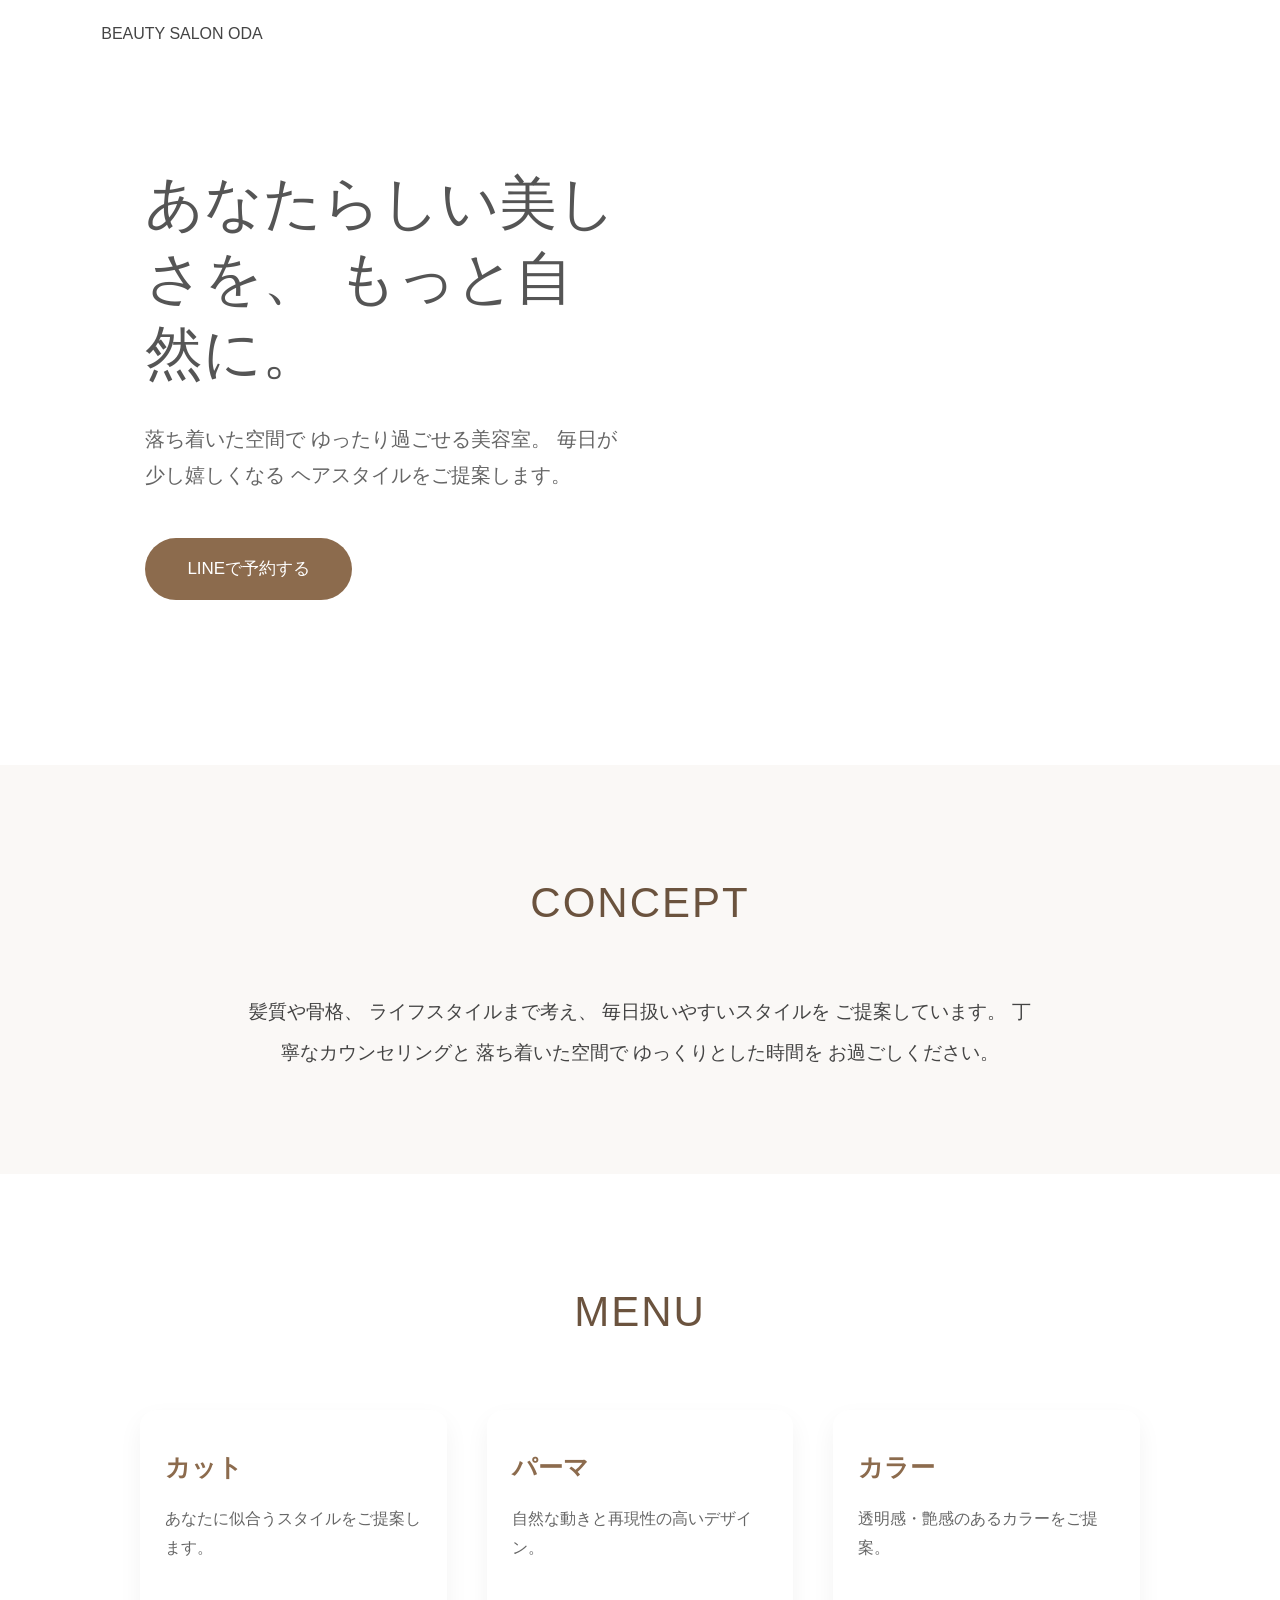
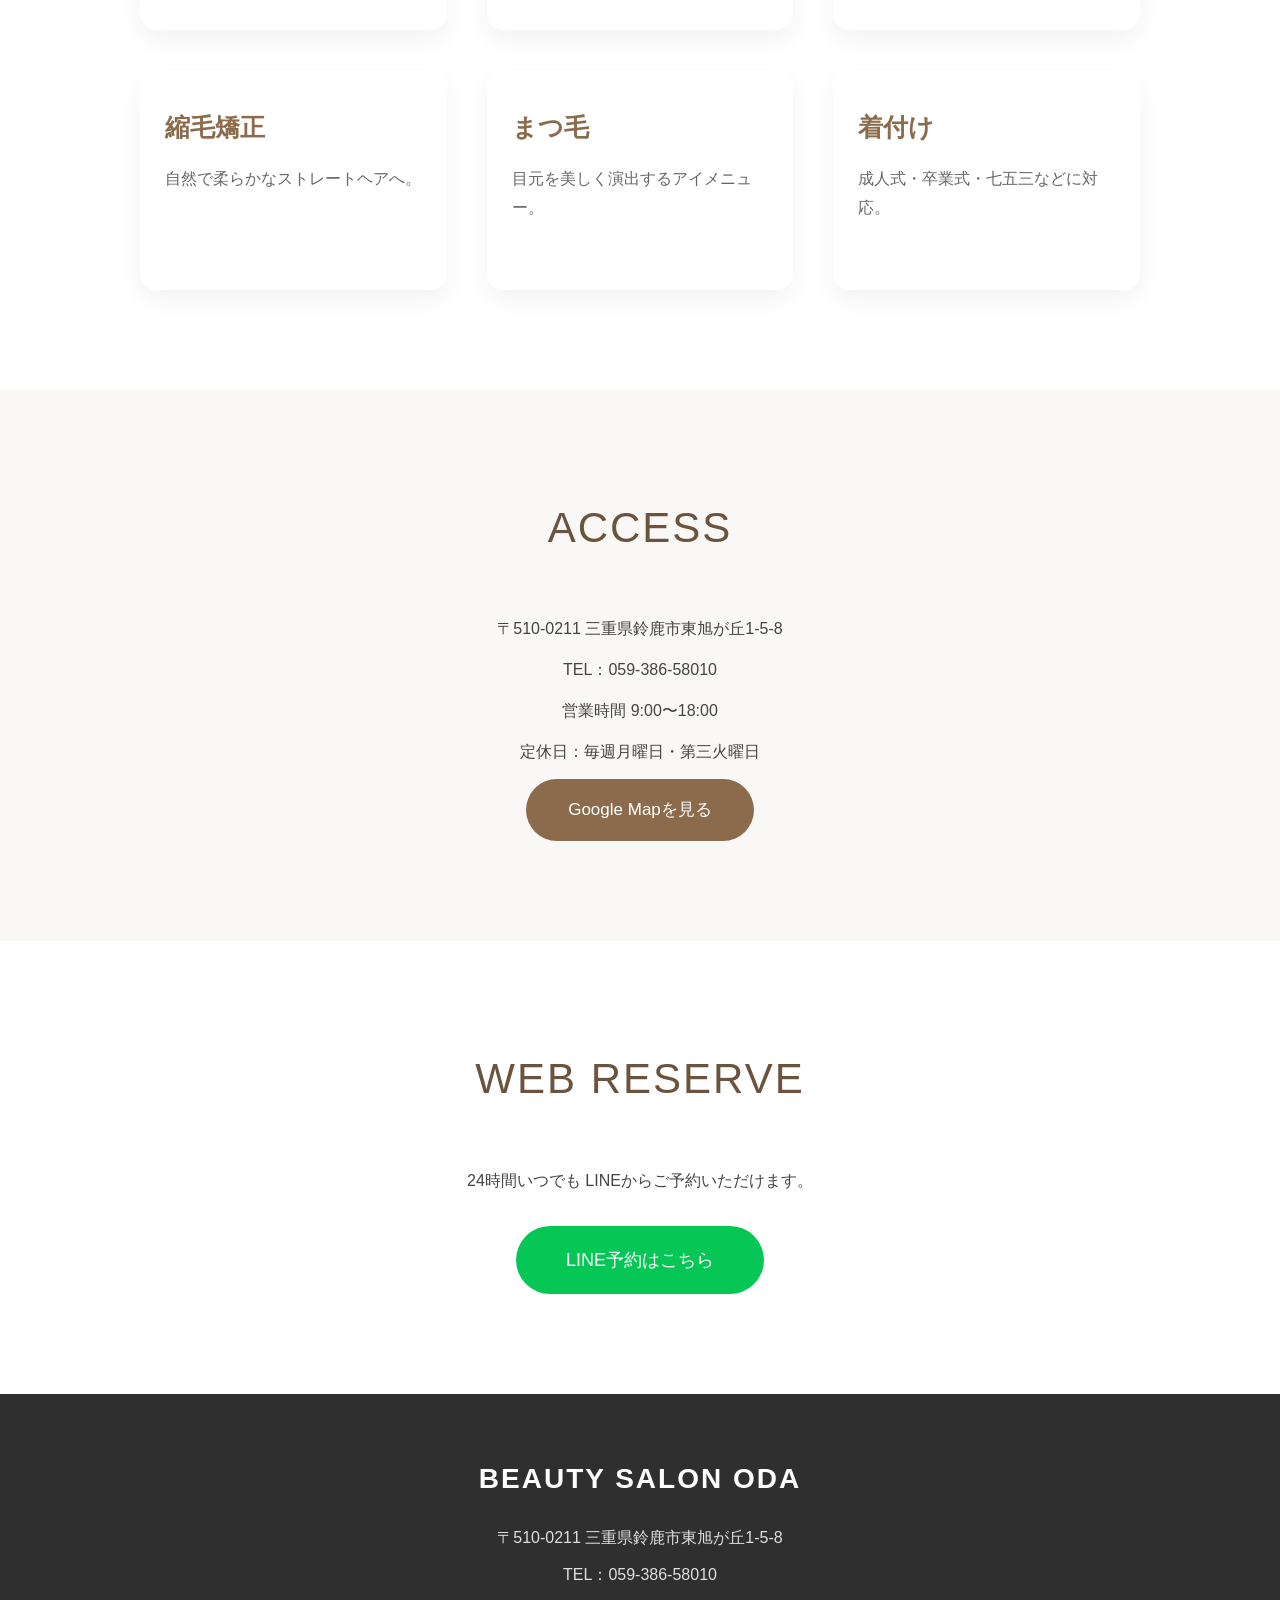
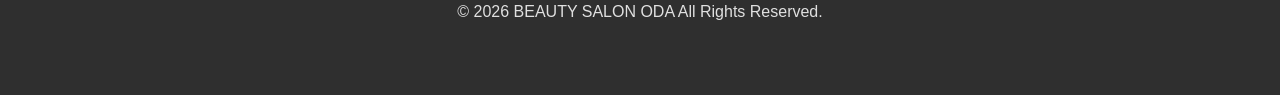
==== index.html @ f3084165 "Add files via upload" ====
<!DOCTYPE html>
<html lang="ja">

<head>

    <meta charset="UTF-8">
    <meta name="viewport" content="width=device-width, initial-scale=1.0">

    <title>BEAUTY SALON ODA｜鈴鹿市の美容室・髪質改善・カラー・カット</title>

    <meta name="description"
        content="鈴鹿市の美容室BEAUTY SALON ODA。カット・カラー・パーマ・髪質改善まで、一人ひとりに合わせた丁寧な施術をご提供します。">

    <meta name="keywords"
        content="鈴鹿市,美容室,髪質改善,カラー,カット,パーマ,BEAUTY SALON ODA">

    <meta name="robots" content="index,follow">

    <meta property="og:title" content="BEAUTY SALON ODA">
    <meta property="og:description"
        content="鈴鹿市の美容室BEAUTY SALON ODA。落ち着いた空間で理想のヘアスタイルをご提案します。">
    <meta property="og:type" content="website">

    <link rel="stylesheet" href="style.css">

</head>

<body>

<header>

    <div class="logo">

        BEAUTY SALON ODA

    </div>

    <nav>

        <ul>

            <li><a href="#">HOME</a></li>

            <li><a href="#concept">CONCEPT</a></li>

            <li><a href="#menu">MENU</a></li>

            <li><a href="#access">ACCESS</a></li>

            <li><a href="#">LINE予約</a></li>

        </ul>

    </nav>

</header>



<main>

<section class="hero">

<img
src="top/images/top1.png"
alt="BEAUTY SALON ODA 店内"
class="hero-image">


<div class="hero-text">

<h1>

あなたらしい美しさを、
もっと自然に。

</h1>

<p>

落ち着いた空間で

ゆったり過ごせる美容室。

毎日が少し嬉しくなる

ヘアスタイルをご提案します。

</p>

<a href="#" class="btn">

LINEで予約する

</a>

</div>

</section>



<section id="concept" class="concept">

<div class="container">

<h2>

CONCEPT

</h2>

<p>

髪質や骨格、

ライフスタイルまで考え、

毎日扱いやすいスタイルを

ご提案しています。

丁寧なカウンセリングと

落ち着いた空間で

ゆっくりとした時間を

お過ごしください。

</p>

</div>

</section>



<section id="menu" class="menu">

<div class="container">

<h2>

MENU

</h2>

<div class="menu-grid">

    <div class="menu-box">
        <h3>カット</h3>
        <p>あなたに似合うスタイルをご提案します。</p>
    </div>

    <div class="menu-box">
        <h3>パーマ</h3>
        <p>自然な動きと再現性の高いデザイン。</p>
    </div>

    <div class="menu-box">
        <h3>カラー</h3>
        <p>透明感・艶感のあるカラーをご提案。</p>
    </div>

    <div class="menu-box">
        <h3>縮毛矯正</h3>
        <p>自然で柔らかなストレートヘアへ。</p>
    </div>

    <div class="menu-box">
        <h3>まつ毛</h3>
        <p>目元を美しく演出するアイメニュー。</p>
    </div>

    <div class="menu-box">
        <h3>着付け</h3>
        <p>成人式・卒業式・七五三などに対応。</p>
    </div>

</div>
</div>

</section>



<section id="access" class="access">

<div class="container">

<h2>

ACCESS

</h2>

<p>

〒510-0211

三重県鈴鹿市東旭が丘1-5-8

</p>

<p>

TEL：059-386-58010

</p>

<p>

営業時間

9:00〜18:00

</p>

<p>

定休日：毎週月曜日・第三火曜日

</p>

<a href="#" class="btn">

Google Mapを見る

</a>

</div>

</section>



<section class="reserve">

<div class="container">

<h2>

WEB RESERVE

</h2>

<p>

24時間いつでも

LINEからご予約いただけます。

</p>

<a href="#" class="reserve-btn">

LINE予約はこちら

</a>

</div>

</section>

</main>



<footer>

<div class="footer-inner">

<h3>

BEAUTY SALON ODA

</h3>

<p>

〒510-0211

三重県鈴鹿市東旭が丘1-5-8

</p>

<p>

TEL：059-386-58010

</p>

<p>

© 2026 BEAUTY SALON ODA All Rights Reserved.

</p>

</div>

</footer>

<script>

window.addEventListener("scroll", function(){

    const header = document.querySelector("header");

    if(window.scrollY > 80){

        header.classList.add("scrolled");

    }else{

        header.classList.remove("scrolled");

    }

});

</script>

</body>

</body>

</html>
---- style.css ----
/* ===========================
   Reset
=========================== */

*{
    margin:0;
    padding:0;
    box-sizing:border-box;
}

html{
    scroll-behavior:smooth;
}

body{
    font-family:
    "Yu Gothic",
    "Hiragino Kaku Gothic ProN",
    sans-serif;

    color:#444;
    background:#ffffff;
    line-height:1.8;
}

img{
    max-width:100%;
    display:block;
}

a{
    text-decoration:none;
}

ul{
    list-style:none;
}

/* ===========================
   Header
=========================== */

header{

    position:fixed;

    top:0;
    left:50%;

    transform:translateX(-50%);

    width:min(92%,1300px);

    display:flex;
    justify-content:space-between;
    align-items:center;

    padding:20px 50px;

    background:transparent;

    transition:
        background .4s ease,
        box-shadow .4s ease,
        padding .4s ease;

    z-index:999;

}

header.scrolled{

    background:rgba(255,255,255,.96);

    backdrop-filter:blur(12px);
    -webkit-backdrop-filter:blur(12px);

    box-shadow:0 5px 20px rgba(0,0,0,.08);

    padding:16px 50px;

}

/* ===========================
   Logo
=========================== */

header.scrolled .logo{

    font-size:32px;
    font-weight:700;
    letter-spacing:4px;
    color:#6b533e;
    transition:.3s;

}

/* ===========================
   Navigation
=========================== */

nav ul{

    display:flex;
    align-items:center;
    gap:35px;

}

nav a{

    color:#ffffff;

    font-size:15px;

    transition:.3s;

}

nav a:hover{

    opacity:.7;

}

header.scrolled nav a{

    color:#555;

}

/* ===========================
   Responsive
=========================== */

@media(max-width:900px){

header{

    top:10px;

    width:95%;

    padding:15px 20px;

    flex-direction:column;

}

header.scrolled{

    padding:12px 20px;

}

.logo{

    font-size:26px;

}

nav{

    margin-top:15px;

    width:100%;

}

nav ul{

    justify-content:center;

    flex-wrap:wrap;

    gap:15px;

}

nav a{

    font-size:14px;

}

}
header.scrolled nav a{

    color:#555;

}

nav a:hover{

    color:#b68b63;

}

/* ===========================
   Hero
=========================== */

.hero{

    position:relative;

    width:min(92%,1300px);

    height:85vh;

    margin:0 auto;

    overflow:hidden;

}

.hero-image{

    position:absolute;

    top:0;
    left:0;

    width:100%;
    height:100%;

    object-fit:cover;

    transform:scale(1);

    animation:heroZoom 15s linear forwards;

    transform-origin:center center;

}

.hero-text{

    position:absolute;

    top:50%;
    left:8%;

    transform:translateY(-50%);

    max-width:480px;

    z-index:2;

}

.hero h1{

    font-size:58px;

    line-height:1.3;

    color:#555;

    font-weight:300;

    margin-bottom:30px;

}

.hero p{

    font-size:20px;

    color:#666;

    margin-bottom:45px;

}

.btn{

    display:inline-block;

    padding:16px 42px;

    background:#8c6b4d;

    color:#fff;

    border-radius:40px;

    transition:.3s;

    font-size:17px;

}

.btn:hover{

    background:#6f543d;

    transform:translateY(-2px);

}

@keyframes heroZoom{

    0%{
        transform:scale(1);
    }

    100%{
        transform:scale(1.15);
    }

}

/* ===========================
   Section
=========================== */

.container{

    width:1100px;

    max-width:90%;

    margin:auto;

    padding:100px 0;

}

section h2{

    text-align:center;

    font-size:42px;

    font-weight:300;

    margin-bottom:50px;

    color:#6b533e;

    letter-spacing:2px;

}

.concept{

    background:#faf8f6;

}

.concept p{

    max-width:800px;

    margin:auto;

    text-align:center;

    font-size:19px;

    line-height:2.2;

}

/* ===========================
   MENU
=========================== */

.menu-grid{

    display:grid;

    grid-template-columns:repeat(4,1fr);

    gap:30px;

}

.menu-grid{

    display:grid;

    grid-template-columns:repeat(3, 1fr);

    gap:40px;

    max-width:1000px;

    margin:60px auto 0;

}

.menu-box{

    background:#fff;

    padding:35px 25px;

    min-height:220px;

    border-radius:16px;

    box-shadow:0 10px 25px rgba(0,0,0,.05);

    transition:.3s;

}

.menu-box:hover{

    transform:translateY(-8px);

}

.menu-box h3{

    color:#8c6b4d;

    font-size:25px;

    margin-bottom:15px;

}

.menu-box p{

    color:#666;

}

/* ===========================
   ACCESS
=========================== */

.access{

    background:#faf8f6;

    text-align:center;

}

.access p{

    margin-bottom:12px;

}

/* ===========================
   Reserve
=========================== */

.reserve{

    text-align:center;

}

.reserve-btn{

    display:inline-block;

    margin-top:30px;

    background:#06C755;

    color:#fff;

    padding:18px 50px;

    border-radius:50px;

    font-size:18px;

    transition:.3s;

}

.reserve-btn:hover{

    background:#05b24d;

}

/* ===========================
   Footer
=========================== */

footer{

    background:#2f2f2f;

    color:#fff;

}

.footer-inner{

    width:1100px;

    max-width:90%;

    margin:auto;

    padding:60px 0;

    text-align:center;

}

.footer-inner h3{

    margin-bottom:20px;

    font-size:28px;

    letter-spacing:2px;

}

.footer-inner p{

    opacity:.85;

    margin-bottom:8px;

}

/* ===========================
   Responsive
=========================== */

@media(max-width:900px){

header{

    padding:15px 20px;

    flex-direction:column;

}

nav{

    margin-top:15px;

}

nav ul{

    gap:18px;

    flex-wrap:wrap;

    justify-content:center;

}

.hero{

    height:90vh;

}

.hero-image{

    object-position:right center;

}

.hero-text{

    left:30px;
    right:30px;

    max-width:none;

}

.hero h1{

    font-size:36px;

}

.hero p{

    font-size:17px;

}

.menu-grid{

    grid-template-columns:1fr;

}

.container{

    padding:70px 0;

}

section h2{

    font-size:32px;

}

}
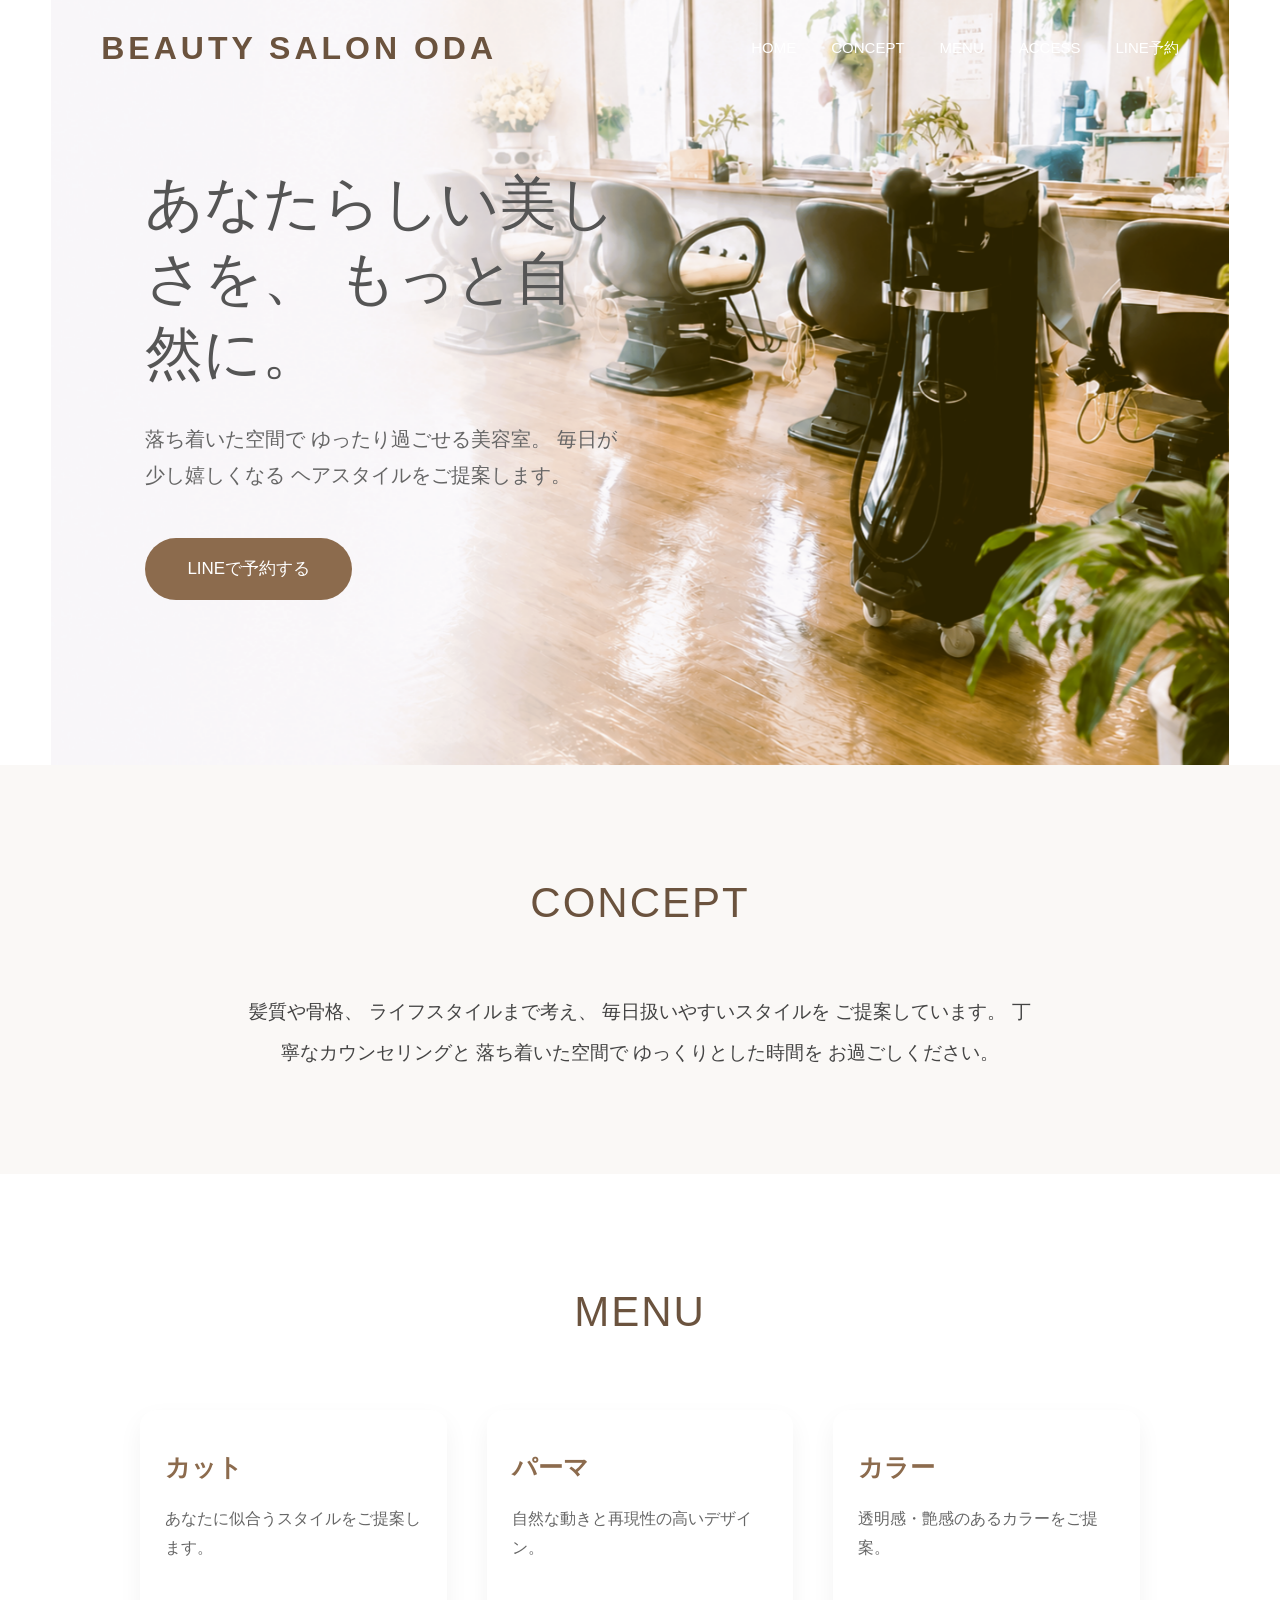
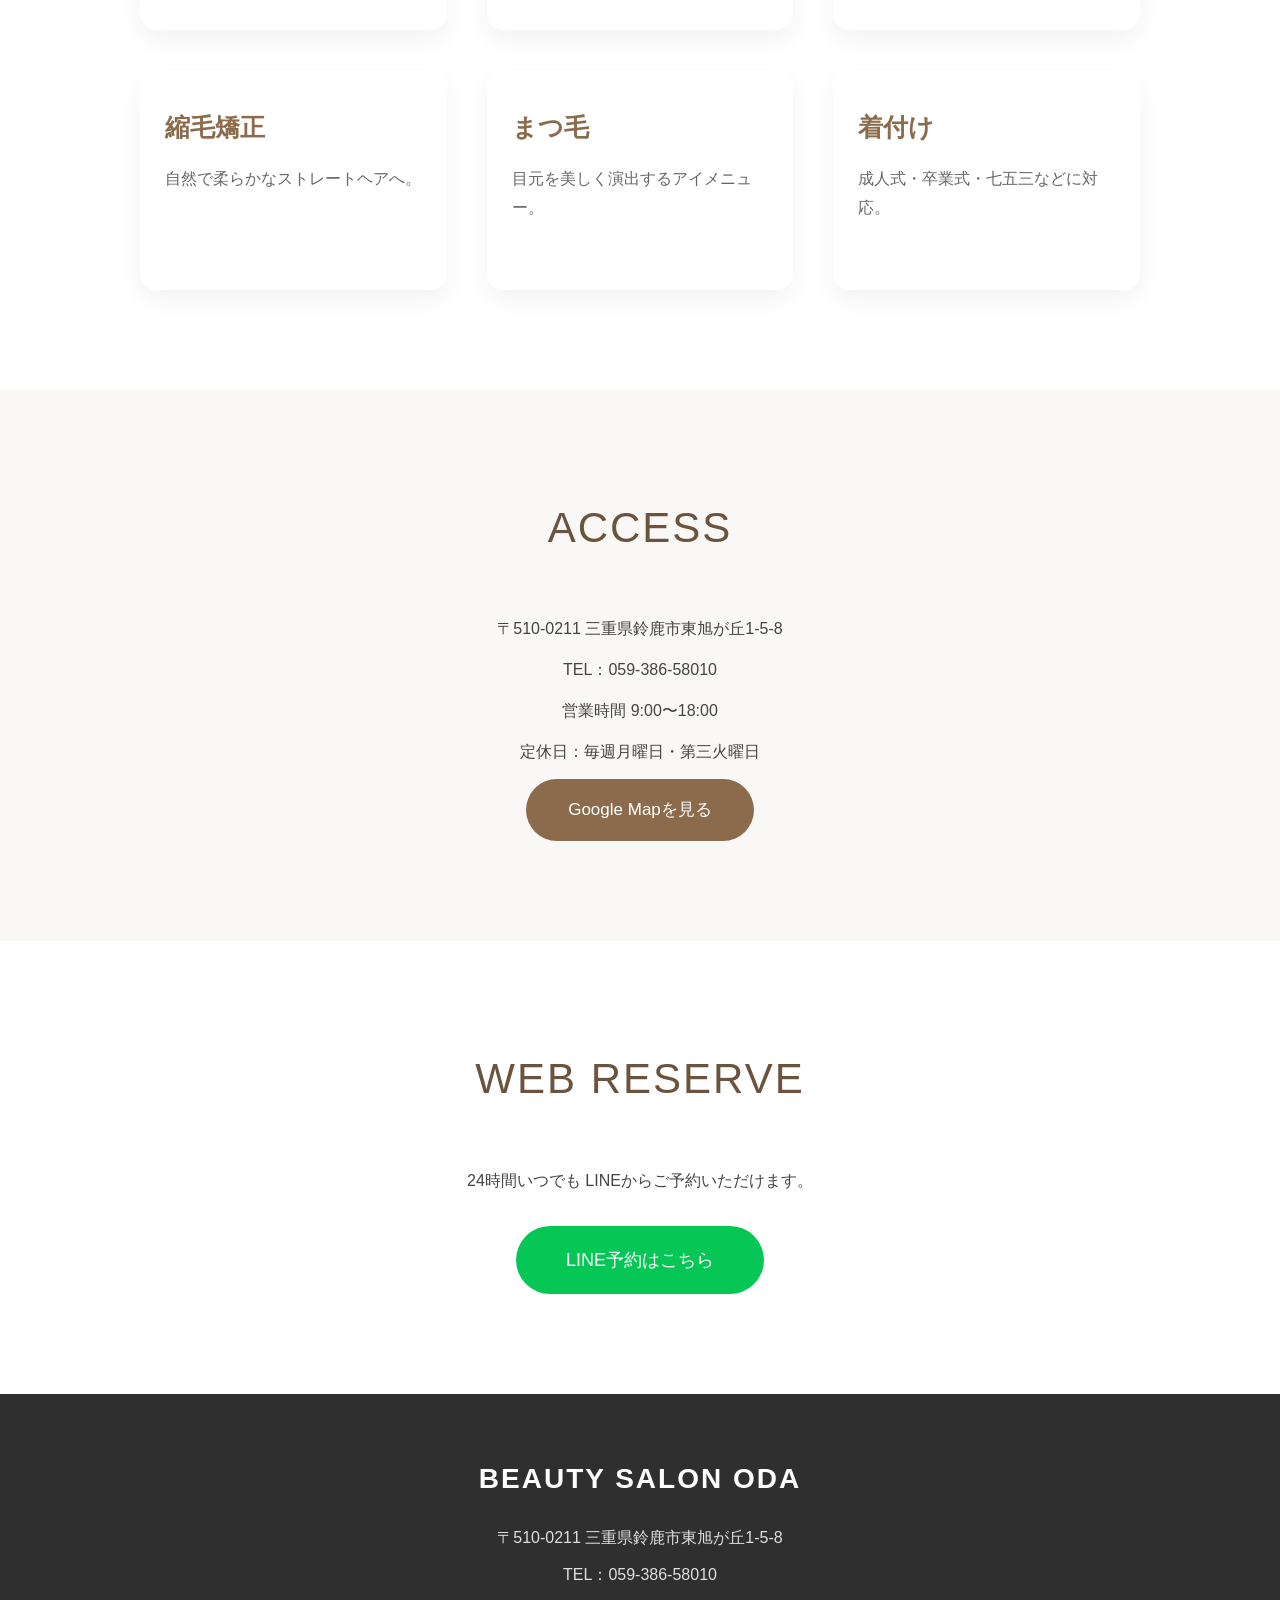
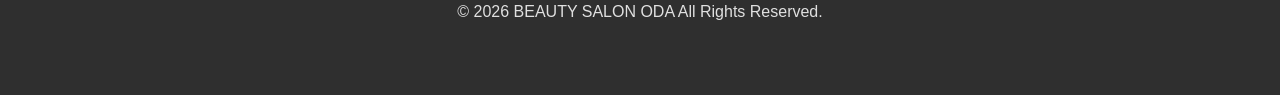
==== commit 973377fb: "Add files via upload" ====
--- a/index.html
+++ b/index.html
@@ -20,7 +20,11 @@
     <meta property="og:description"
         content="鈴鹿市の美容室BEAUTY SALON ODA。落ち着いた空間で理想のヘアスタイルをご提案します。">
     <meta property="og:type" content="website">
-
+    <meta name="viewport" content="width=device-width, initial-scale=1.0">
+
+    <link rel="preconnect" href="https://fonts.googleapis.com">
+    <link rel="preconnect" href="https://fonts.gstatic.com" crossorigin>
+    <link href="https://fonts.googleapis.com/css2?family=Cormorant+Garamond:wght@300;400;500&display=swap" rel="stylesheet">
     <link rel="stylesheet" href="style.css">
 
 </head>
@@ -62,7 +66,7 @@
 <section class="hero">
 
 <img
-src="top/images/top1.png"
+src="top1.png"
 alt="BEAUTY SALON ODA 店内"
 class="hero-image">
 
@@ -148,20 +152,26 @@
 
 <div class="menu-grid">
 
+<a href="https://choco69papa.github.io/top/menu/cut.html" class="menu-box-link">
     <div class="menu-box">
         <h3>カット</h3>
         <p>あなたに似合うスタイルをご提案します。</p>
     </div>
-
+</a>
+
+<a href="https://choco69papa.github.io/top/menu/perm.html" class="menu-box-link">
     <div class="menu-box">
         <h3>パーマ</h3>
         <p>自然な動きと再現性の高いデザイン。</p>
     </div>
-
+ </a>
+
+<a href="https://choco69papa.github.io/top/menu/color.html" class="menu-box-link">
     <div class="menu-box">
         <h3>カラー</h3>
         <p>透明感・艶感のあるカラーをご提案。</p>
     </div>
+ </a>
 
     <div class="menu-box">
         <h3>縮毛矯正</h3>
--- a/style.css
+++ b/style.css
@@ -2,610 +2,466 @@
    Reset
 =========================== */
 
-*{
-    margin:0;
-    padding:0;
-    box-sizing:border-box;
-}
-
-html{
-    scroll-behavior:smooth;
-}
-
-body{
-    font-family:
-    "Yu Gothic",
-    "Hiragino Kaku Gothic ProN",
-    sans-serif;
-
-    color:#444;
-    background:#ffffff;
-    line-height:1.8;
-}
-
-img{
-    max-width:100%;
-    display:block;
-}
-
-a{
-    text-decoration:none;
-}
-
-ul{
-    list-style:none;
+* {
+  margin: 0;
+  padding: 0;
+  box-sizing: border-box;
+}
+
+html {
+  scroll-behavior: smooth;
+}
+
+body {
+  font-family: "Yu Gothic", "Hiragino Kaku Gothic ProN", sans-serif;
+  color: #444;
+  background: #ffffff;
+  line-height: 1.8;
+}
+
+img {
+  max-width: 100%;
+  display: block;
+}
+
+a {
+  text-decoration: none;
+}
+
+ul {
+  list-style: none;
 }
 
 /* ===========================
    Header
 =========================== */
 
-header{
-
-    position:fixed;
-
-    top:0;
-    left:50%;
-
-    transform:translateX(-50%);
-
-    width:min(92%,1300px);
-
-    display:flex;
-    justify-content:space-between;
-    align-items:center;
-
-    padding:20px 50px;
-
-    background:transparent;
-
-    transition:
-        background .4s ease,
-        box-shadow .4s ease,
-        padding .4s ease;
-
-    z-index:999;
-
-}
-
-header.scrolled{
-
-    background:rgba(255,255,255,.96);
-
-    backdrop-filter:blur(12px);
-    -webkit-backdrop-filter:blur(12px);
-
-    box-shadow:0 5px 20px rgba(0,0,0,.08);
-
-    padding:16px 50px;
-
+header {
+  position: fixed;
+  top: 0;
+  left: 50%;
+  transform: translateX(-50%);
+  width: min(92%, 1300px);
+  display: flex;
+  justify-content: space-between;
+  align-items: center;
+  padding: 20px 50px;
+  background: transparent;
+  transition: background 0.4s ease, box-shadow 0.4s ease, padding 0.4s ease;
+  z-index: 999;
+}
+
+header.scrolled {
+  background: rgba(255, 255, 255, 0.96);
+  backdrop-filter: blur(12px);
+  -webkit-backdrop-filter: blur(12px);
+  box-shadow: 0 5px 20px rgba(0, 0, 0, 0.08);
+  padding: 16px 50px;
 }
 
 /* ===========================
    Logo
 =========================== */
 
-header.scrolled .logo{
-
-    font-size:32px;
-    font-weight:700;
-    letter-spacing:4px;
-    color:#6b533e;
-    transition:.3s;
-
+.logo {
+  font-size: 32px;
+  font-weight: 700;
+  letter-spacing: 4px;
+  color: #6b533e;
+  transition: 0.3s;
+}
+
+header.scrolled .logo {
+  font-size: 32px;
+  font-weight: 700;
+  letter-spacing: 4px;
+  color: #6b533e;
+  transition: 0.3s;
 }
 
 /* ===========================
    Navigation
 =========================== */
 
-nav ul{
-
-    display:flex;
-    align-items:center;
-    gap:35px;
-
-}
-
-nav a{
-
-    color:#ffffff;
-
-    font-size:15px;
-
-    transition:.3s;
-
-}
-
-nav a:hover{
-
-    opacity:.7;
-
-}
-
-header.scrolled nav a{
-
-    color:#555;
-
-}
-
-/* ===========================
-   Responsive
-=========================== */
-
-@media(max-width:900px){
-
-header{
-
-    top:10px;
-
-    width:95%;
-
-    padding:15px 20px;
-
-    flex-direction:column;
-
-}
-
-header.scrolled{
-
-    padding:12px 20px;
-
-}
-
-.logo{
-
-    font-size:26px;
-
-}
-
-nav{
-
-    margin-top:15px;
-
-    width:100%;
-
-}
-
-nav ul{
-
-    justify-content:center;
-
-    flex-wrap:wrap;
-
-    gap:15px;
-
-}
-
-nav a{
-
-    font-size:14px;
-
-}
-
-}
-header.scrolled nav a{
-
-    color:#555;
-
-}
-
-nav a:hover{
-
-    color:#b68b63;
-
+nav ul {
+  display: flex;
+  align-items: center;
+  gap: 35px;
+}
+
+nav a {
+  color: #ffffff;
+  font-size: 15px;
+  transition: 0.3s;
+}
+
+nav a:hover {
+  opacity: 0.7;
+  color: #b68b63;
+}
+
+header.scrolled nav a {
+  color: #555;
 }
 
 /* ===========================
    Hero
 =========================== */
 
-.hero{
-
-    position:relative;
-
-    width:min(92%,1300px);
-
-    height:85vh;
-
-    margin:0 auto;
-
-    overflow:hidden;
-
-}
-
-.hero-image{
-
-    position:absolute;
-
-    top:0;
-    left:0;
-
-    width:100%;
-    height:100%;
-
-    object-fit:cover;
-
-    transform:scale(1);
-
-    animation:heroZoom 15s linear forwards;
-
-    transform-origin:center center;
-
-}
-
-.hero-text{
-
-    position:absolute;
-
-    top:50%;
-    left:8%;
-
-    transform:translateY(-50%);
-
-    max-width:480px;
-
-    z-index:2;
-
-}
-
-.hero h1{
-
-    font-size:58px;
-
-    line-height:1.3;
-
-    color:#555;
-
-    font-weight:300;
-
-    margin-bottom:30px;
-
-}
-
-.hero p{
-
-    font-size:20px;
-
-    color:#666;
-
-    margin-bottom:45px;
-
-}
-
-.btn{
-
-    display:inline-block;
-
-    padding:16px 42px;
-
-    background:#8c6b4d;
-
-    color:#fff;
-
-    border-radius:40px;
-
-    transition:.3s;
-
-    font-size:17px;
-
-}
-
-.btn:hover{
-
-    background:#6f543d;
-
-    transform:translateY(-2px);
-
-}
-
-@keyframes heroZoom{
-
-    0%{
-        transform:scale(1);
-    }
-
-    100%{
-        transform:scale(1.15);
-    }
-
+.hero {
+  position: relative;
+  width: min(92%, 1300px);
+  height: 85vh;
+  margin: 0 auto;
+  overflow: hidden;
+}
+
+.hero-image {
+  position: absolute;
+  top: 0;
+  left: 0;
+  width: 100%;
+  height: 100%;
+  object-fit: cover;
+  transform: scale(1);
+  animation: heroZoom 15s linear forwards;
+  transform-origin: center center;
+}
+
+.hero-text {
+  position: absolute;
+  top: 50%;
+  left: 8%;
+  transform: translateY(-50%);
+  max-width: 480px;
+  z-index: 2;
+}
+
+.hero h1 {
+  font-size: 58px;
+  line-height: 1.3;
+  color: #555;
+  font-weight: 300;
+  margin-bottom: 30px;
+}
+
+.hero p {
+  font-size: 20px;
+  color: #666;
+  margin-bottom: 45px;
+}
+
+.btn {
+  display: inline-block;
+  padding: 16px 42px;
+  background: #8c6b4d;
+  color: #fff;
+  border-radius: 40px;
+  transition: 0.3s;
+  font-size: 17px;
+}
+
+.btn:hover {
+  background: #6f543d;
+  transform: translateY(-2px);
+}
+
+@keyframes heroZoom {
+  0% {
+    transform: scale(1);
+  }
+  100% {
+    transform: scale(1.15);
+  }
 }
 
 /* ===========================
    Section
 =========================== */
 
-.container{
-
-    width:1100px;
-
-    max-width:90%;
-
-    margin:auto;
-
-    padding:100px 0;
-
-}
-
-section h2{
-
-    text-align:center;
-
-    font-size:42px;
-
-    font-weight:300;
-
-    margin-bottom:50px;
-
-    color:#6b533e;
-
-    letter-spacing:2px;
-
-}
-
-.concept{
-
-    background:#faf8f6;
-
-}
-
-.concept p{
-
-    max-width:800px;
-
-    margin:auto;
-
-    text-align:center;
-
-    font-size:19px;
-
-    line-height:2.2;
-
+.container {
+  width: 1100px;
+  max-width: 90%;
+  margin: auto;
+  padding: 100px 0;
+}
+
+section h2 {
+  text-align: center;
+  font-size: 42px;
+  font-weight: 300;
+  margin-bottom: 50px;
+  color: #6b533e;
+  letter-spacing: 2px;
+}
+
+.concept {
+  background: #faf8f6;
+}
+
+.concept p {
+  max-width: 800px;
+  margin: auto;
+  text-align: center;
+  font-size: 19px;
+  line-height: 2.2;
 }
 
 /* ===========================
    MENU
 =========================== */
 
-.menu-grid{
-
-    display:grid;
-
-    grid-template-columns:repeat(4,1fr);
-
-    gap:30px;
-
-}
-
-.menu-grid{
-
-    display:grid;
-
-    grid-template-columns:repeat(3, 1fr);
-
-    gap:40px;
-
-    max-width:1000px;
-
-    margin:60px auto 0;
-
-}
-
-.menu-box{
-
-    background:#fff;
-
-    padding:35px 25px;
-
-    min-height:220px;
-
-    border-radius:16px;
-
-    box-shadow:0 10px 25px rgba(0,0,0,.05);
-
-    transition:.3s;
-
-}
-
-.menu-box:hover{
-
-    transform:translateY(-8px);
-
-}
-
-.menu-box h3{
-
-    color:#8c6b4d;
-
-    font-size:25px;
-
-    margin-bottom:15px;
-
-}
-
-.menu-box p{
-
-    color:#666;
-
+.menu-grid {
+  display: grid;
+  grid-template-columns: repeat(3, 1fr);
+  gap: 40px;
+  max-width: 1000px;
+  margin: 60px auto 0;
+}
+
+.menu-box {
+  background: #fff;
+  padding: 35px 25px;
+  min-height: 220px;
+  border-radius: 16px;
+  box-shadow: 0 10px 25px rgba(0, 0, 0, 0.05);
+  transition: 0.3s;
+}
+
+.menu-box:hover {
+  transform: translateY(-8px);
+}
+
+.menu-box h3 {
+  color: #8c6b4d;
+  font-size: 25px;
+  margin-bottom: 15px;
+}
+
+.menu-box h3 a {
+  color: #8c6b4d;
+  text-decoration: none;
+}
+
+.menu-box h3 a:hover {
+  color: #6f543d;
+}
+
+.menu-box p {
+  color: #666;
 }
 
 /* ===========================
    ACCESS
 =========================== */
 
-.access{
-
-    background:#faf8f6;
-
-    text-align:center;
-
-}
-
-.access p{
-
-    margin-bottom:12px;
-
+.access {
+  background: #faf8f6;
+  text-align: center;
+}
+
+.access p {
+  margin-bottom: 12px;
 }
 
 /* ===========================
    Reserve
 =========================== */
 
-.reserve{
-
-    text-align:center;
-
-}
-
-.reserve-btn{
-
-    display:inline-block;
-
-    margin-top:30px;
-
-    background:#06C755;
-
-    color:#fff;
-
-    padding:18px 50px;
-
-    border-radius:50px;
-
-    font-size:18px;
-
-    transition:.3s;
-
-}
-
-.reserve-btn:hover{
-
-    background:#05b24d;
-
+.reserve {
+  text-align: center;
+}
+
+.reserve-btn {
+  display: inline-block;
+  margin-top: 30px;
+  background: #06c755;
+  color: #fff;
+  padding: 18px 50px;
+  border-radius: 50px;
+  font-size: 18px;
+  transition: 0.3s;
+}
+
+.reserve-btn:hover {
+  background: #05b24d;
 }
 
 /* ===========================
    Footer
 =========================== */
 
-footer{
-
-    background:#2f2f2f;
-
-    color:#fff;
-
-}
-
-.footer-inner{
-
-    width:1100px;
-
-    max-width:90%;
-
-    margin:auto;
-
-    padding:60px 0;
-
-    text-align:center;
-
-}
-
-.footer-inner h3{
-
-    margin-bottom:20px;
-
-    font-size:28px;
-
-    letter-spacing:2px;
-
-}
-
-.footer-inner p{
-
-    opacity:.85;
-
-    margin-bottom:8px;
-
-}
-
-/* ===========================
-   Responsive
-=========================== */
-
-@media(max-width:900px){
-
-header{
-
-    padding:15px 20px;
-
-    flex-direction:column;
-
-}
-
-nav{
-
-    margin-top:15px;
-
-}
-
-nav ul{
-
-    gap:18px;
-
-    flex-wrap:wrap;
-
-    justify-content:center;
-
-}
-
-.hero{
-
-    height:90vh;
-
-}
-
-.hero-image{
-
-    object-position:right center;
-
-}
-
-.hero-text{
-
-    left:30px;
-    right:30px;
-
-    max-width:none;
-
-}
-
-.hero h1{
-
-    font-size:36px;
-
-}
-
-.hero p{
-
-    font-size:17px;
-
-}
-
-.menu-grid{
-
-    grid-template-columns:1fr;
-
-}
-
-.container{
-
-    padding:70px 0;
-
-}
-
-section h2{
-
-    font-size:32px;
-
-}
-
+footer {
+  background: #2f2f2f;
+  color: #fff;
+}
+
+.footer-inner {
+  width: 1100px;
+  max-width: 90%;
+  margin: auto;
+  padding: 60px 0;
+  text-align: center;
+}
+
+.footer-inner h3 {
+  margin-bottom: 20px;
+  font-size: 28px;
+  letter-spacing: 2px;
+}
+
+.footer-inner p {
+  opacity: 0.85;
+  margin-bottom: 8px;
+}
+
+/* ===========================
+   Responsive (タブレット向け: 900px以下)
+=========================== */
+
+@media (max-width: 900px) {
+  header {
+    top: 0;
+    width: 100%;
+    padding: 15px 20px;
+    flex-direction: column;
+    background: rgba(255, 255, 255, 0.95);
+  }
+
+  header.scrolled {
+    padding: 12px 20px;
+  }
+
+  .logo {
+    font-size: 26px;
+  }
+
+  nav {
+    margin-top: 10px;
+    width: 100%;
+  }
+
+  nav ul {
+    gap: 15px;
+    flex-wrap: wrap;
+    justify-content: center;
+  }
+
+  nav a {
+    color: #555;
+    font-size: 14px;
+  }
+
+  .hero {
+    height: auto;
+    min-height: 500px;
+    margin-top: 100px;
+    width: 100%;
+  }
+
+  .hero-image {
+    object-position: center;
+  }
+
+  .hero-text {
+    left: 20px;
+    right: 20px;
+    max-width: none;
+    text-align: center;
+  }
+
+  .hero h1 {
+    font-size: 32px;
+    margin-bottom: 20px;
+  }
+
+  .hero p {
+    font-size: 16px;
+    margin-bottom: 30px;
+  }
+
+  .menu-grid {
+    grid-template-columns: repeat(2, 1fr);
+    gap: 20px;
+  }
+
+  .container {
+    padding: 60px 0;
+  }
+
+  section h2 {
+    font-size: 32px;
+    margin-bottom: 30px;
+  }
+
+  .concept p {
+    font-size: 16px;
+    padding: 0 10px;
+  }
+}
+
+/* ===========================
+   Responsive (スマートフォン向け: 600px以下)
+=========================== */
+
+@media (max-width: 600px) {
+  header {
+    position: relative;
+    transform: none;
+    left: 0;
+    padding: 15px 10px;
+  }
+
+  .logo {
+    font-size: 22px;
+  }
+
+  nav ul {
+    gap: 10px 15px;
+  }
+
+  nav a {
+    font-size: 13px;
+  }
+
+  .hero {
+    margin-top: 0;
+    min-height: 420px;
+  }
+
+  .hero h1 {
+    font-size: 24px;
+    line-height: 1.4;
+  }
+
+  .hero p {
+    font-size: 14px;
+    line-height: 1.6;
+  }
+
+  .btn, .reserve-btn {
+    padding: 12px 30px;
+    font-size: 15px;
+  }
+
+  .menu-grid {
+    grid-template-columns: 1fr;
+  }
+
+  .menu-box {
+    padding: 25px 20px;
+    min-height: auto;
+  }
+
+  .menu-box h3 {
+    font-size: 20px;
+  }
+
+  .footer-inner {
+    padding: 40px 15px;
+  }
+
+  .footer-inner h3 {
+    font-size: 22px;
+  }
 }
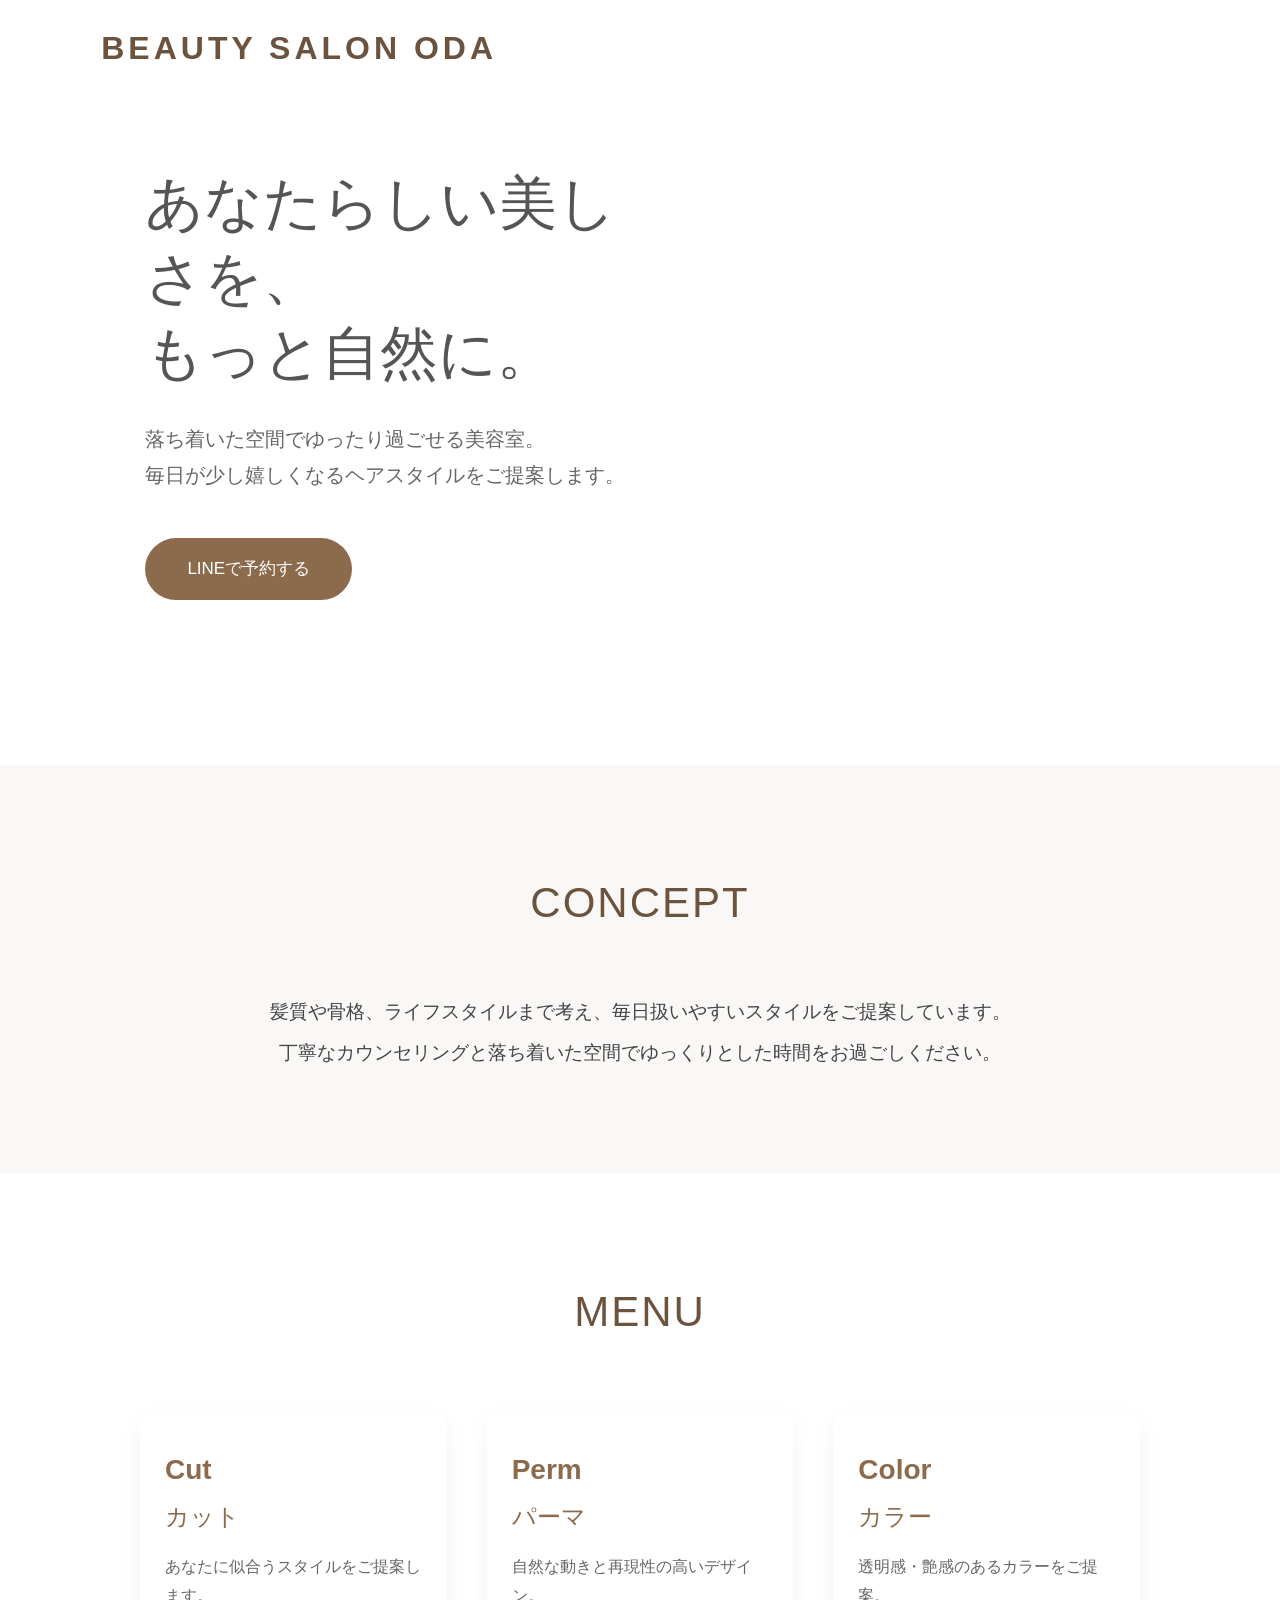
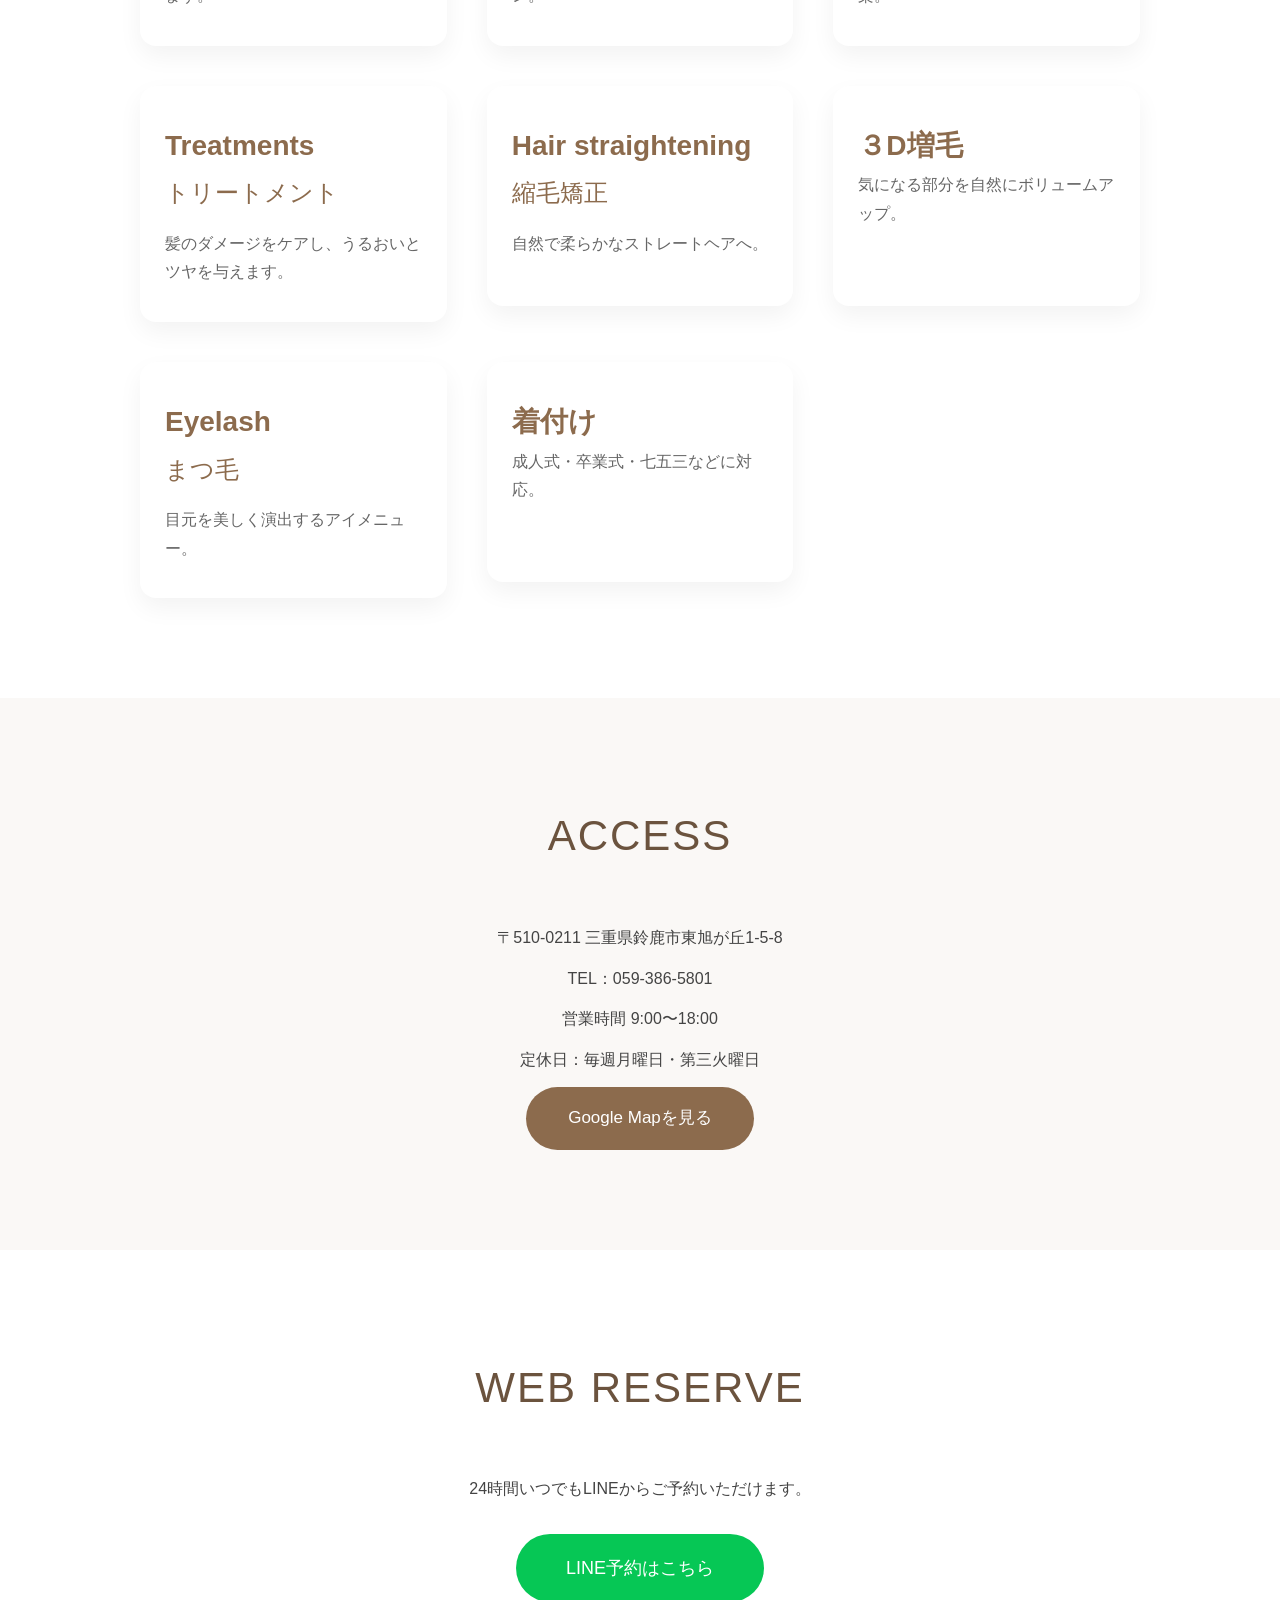
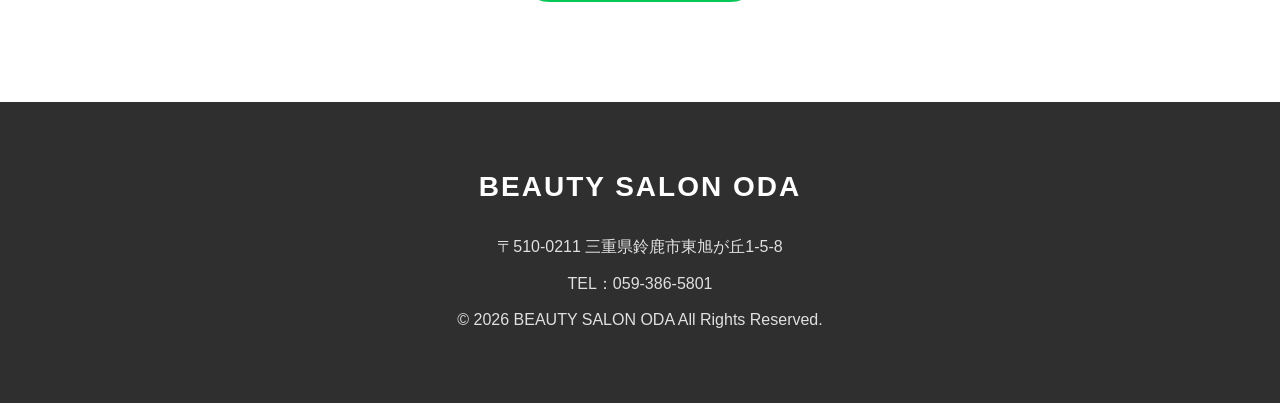
==== commit bfc264ee: "Update index.html" ====
--- a/index.html
+++ b/index.html
@@ -2,337 +2,200 @@
 <html lang="ja">
 
 <head>
-
     <meta charset="UTF-8">
     <meta name="viewport" content="width=device-width, initial-scale=1.0">
 
     <title>BEAUTY SALON ODA｜鈴鹿市の美容室・髪質改善・カラー・カット</title>
-
     <meta name="description"
         content="鈴鹿市の美容室BEAUTY SALON ODA。カット・カラー・パーマ・髪質改善まで、一人ひとりに合わせた丁寧な施術をご提供します。">
-
     <meta name="keywords"
         content="鈴鹿市,美容室,髪質改善,カラー,カット,パーマ,BEAUTY SALON ODA">
-
     <meta name="robots" content="index,follow">
 
     <meta property="og:title" content="BEAUTY SALON ODA">
     <meta property="og:description"
         content="鈴鹿市の美容室BEAUTY SALON ODA。落ち着いた空間で理想のヘアスタイルをご提案します。">
     <meta property="og:type" content="website">
-    <meta name="viewport" content="width=device-width, initial-scale=1.0">
-
+
+    <link rel="icon" href="favicon.png" type="image/png">
     <link rel="preconnect" href="https://fonts.googleapis.com">
     <link rel="preconnect" href="https://fonts.gstatic.com" crossorigin>
     <link href="https://fonts.googleapis.com/css2?family=Cormorant+Garamond:wght@300;400;500&display=swap" rel="stylesheet">
     <link rel="stylesheet" href="style.css">
-
 </head>
 
 <body>
 
 <header>
-
     <div class="logo">
-
         BEAUTY SALON ODA
-
-    </div>
-
+    </div>
     <nav>
-
         <ul>
-
-            <li><a href="#">HOME</a></li>
-
-            <li><a href="#concept">CONCEPT</a></li>
-
-            <li><a href="#menu">MENU</a></li>
-
-            <li><a href="#access">ACCESS</a></li>
-
-            <li><a href="#">LINE予約</a></li>
-
+            <li>
+                <a href="./index.html">HOME</a>
+            </li>
+            <li>
+                <a href="./index.html#concept">CONCEPT</a>
+            </li>
+            <li>
+                <a href="./index.html#menu">MENU</a>
+            </li>
+            <li>
+                <a href="https://maps.app.goo.gl/itdPUgMnaGrqR2Z59" target="_blank" rel="noopener noreferrer">ACCESS</a>
+            </li>
+            <li>
+                <a href="https://lin.ee/UoAYWeLb">LINE予約</a>
+            </li>
         </ul>
-
     </nav>
-
 </header>
 
-
-
 <main>
 
+    
 <section class="hero">
-
-<img
-src="top1.png"
-alt="BEAUTY SALON ODA 店内"
-class="hero-image">
-
-
-<div class="hero-text">
-
-<h1>
-
-あなたらしい美しさを、
-もっと自然に。
-
-</h1>
-
-<p>
-
-落ち着いた空間で
-
-ゆったり過ごせる美容室。
-
-毎日が少し嬉しくなる
-
-ヘアスタイルをご提案します。
-
-</p>
-
-<a href="#" class="btn">
-
-LINEで予約する
-
-</a>
-
-</div>
-
-</section>
-
-
+    <!-- ▼ 複数の画像をスライドさせる要素に変更 -->
+    <div class="hero-slider">
+        <div class="slide active" style="background-image: url('top2.png');"></div>
+        <div class="slide" style="background-image: url('top3.png');"></div>
+        <div class="slide" style="background-image: url('color-concept.png');"></div>
+        <div class="slide" style="background-image: url('cut-banner.png');"></div>
+        <div class="slide" style="background-image: url('treatment-concept.png');"></div>
+    </div>
+
+    <!-- キャッチコピーなどのテキスト -->
+    <div class="hero-text">
+        <h1>
+            あなたらしい美しさを、<br>
+            もっと自然に。
+        </h1>
+        <p>
+            落ち着いた空間でゆったり過ごせる美容室。<br>
+            毎日が少し嬉しくなるヘアスタイルをご提案します。
+        </p>
+        <a href="https://lin.ee/UoAYWeLb" class="btn">LINEで予約する</a>
+    </div>
+</section>
 
 <section id="concept" class="concept">
-
-<div class="container">
-
-<h2>
-
-CONCEPT
-
-</h2>
-
-<p>
-
-髪質や骨格、
-
-ライフスタイルまで考え、
-
-毎日扱いやすいスタイルを
-
-ご提案しています。
-
-丁寧なカウンセリングと
-
-落ち着いた空間で
-
-ゆっくりとした時間を
-
-お過ごしください。
-
-</p>
-
-</div>
-
-</section>
-
-
+    <div class="container">
+        <h2>CONCEPT</h2>
+        <p>
+            髪質や骨格、ライフスタイルまで考え、毎日扱いやすいスタイルをご提案しています。<br>
+            丁寧なカウンセリングと落ち着いた空間でゆっくりとした時間をお過ごしください。
+        </p>
+    </div>
+</section>
 
 <section id="menu" class="menu">
-
-<div class="container">
-
-<h2>
-
-MENU
-
-</h2>
-
-<div class="menu-grid">
-
-<a href="https://choco69papa.github.io/top/menu/cut.html" class="menu-box-link">
-    <div class="menu-box">
-        <h3>カット</h3>
-        <p>あなたに似合うスタイルをご提案します。</p>
-    </div>
-</a>
-
-<a href="https://choco69papa.github.io/top/menu/perm.html" class="menu-box-link">
-    <div class="menu-box">
-        <h3>パーマ</h3>
-        <p>自然な動きと再現性の高いデザイン。</p>
-    </div>
- </a>
-
-<a href="https://choco69papa.github.io/top/menu/color.html" class="menu-box-link">
-    <div class="menu-box">
-        <h3>カラー</h3>
-        <p>透明感・艶感のあるカラーをご提案。</p>
-    </div>
- </a>
-
-    <div class="menu-box">
-        <h3>縮毛矯正</h3>
-        <p>自然で柔らかなストレートヘアへ。</p>
-    </div>
-
-    <div class="menu-box">
-        <h3>まつ毛</h3>
-        <p>目元を美しく演出するアイメニュー。</p>
-    </div>
-
-    <div class="menu-box">
-        <h3>着付け</h3>
-        <p>成人式・卒業式・七五三などに対応。</p>
-    </div>
-
-</div>
-</div>
-
-</section>
-
-
+    <div class="container">
+        <h2>MENU</h2>
+        <div class="menu-grid">
+            <a href="menu/cut.html" class="menu-box-link">
+                <div class="menu-box">
+                    <h3>Cut</h3><span class="sub-title">カット</span>
+                    <p>あなたに似合うスタイルをご提案します。</p>
+                </div>
+            </a>
+            <a href="menu/perm.html" class="menu-box-link">
+                <div class="menu-box">
+                    <h3>Perm</h3><span class="sub-title">パーマ</span>
+                    <p>自然な動きと再現性の高いデザイン。</p>
+                </div>
+            </a>
+            <a href="menu/color.html" class="menu-box-link">
+                <div class="menu-box">
+                    <h3>Color</h3><span class="sub-title">カラー</span>
+                    <p>透明感・艶感のあるカラーをご提案。</p>
+                </div>
+            </a>
+            <a href="menu/treatments.html" class="menu-box-link">
+                <div class="menu-box">
+                    <h3>Treatments</h3><span class="sub-title">トリートメント</span>
+                    <p>髪のダメージをケアし、うるおいとツヤを与えます。</p>
+                </div>
+            </a>
+            <a href="menu/hair-straightening.html" class="menu-box-link">
+                <div class="menu-box">
+                    <h3>Hair straightening</h3><span class="sub-title">縮毛矯正</span>
+                    <p>自然で柔らかなストレートヘアへ。</p>
+                </div>
+            </a>
+            <a href="menu/3d-zoumou.html" class="menu-box-link">
+                <div class="menu-box">
+                    <h3>３D増毛</h3>
+                    <p>気になる部分を自然にボリュームアップ。</p>
+                </div>
+            </a>
+            <a href="menu/lashes.html" class="menu-box-link">
+                <div class="menu-box">
+                    <h3>Eyelash</h3><span class="sub-title">まつ毛</span>
+                    <p>目元を美しく演出するアイメニュー。</p>
+                </div>
+            </a>
+            <a href="menu/dressing.html" class="menu-box-link">
+                <div class="menu-box">
+                    <h3>着付け</h3>
+                    <p>成人式・卒業式・七五三などに対応。</p>
+                </div>
+            </a>
+        </div>
+    </div>
+</section>
 
 <section id="access" class="access">
-
-<div class="container">
-
-<h2>
-
-ACCESS
-
-</h2>
-
-<p>
-
-〒510-0211
-
-三重県鈴鹿市東旭が丘1-5-8
-
-</p>
-
-<p>
-
-TEL：059-386-58010
-
-</p>
-
-<p>
-
-営業時間
-
-9:00〜18:00
-
-</p>
-
-<p>
-
-定休日：毎週月曜日・第三火曜日
-
-</p>
-
-<a href="#" class="btn">
-
-Google Mapを見る
-
-</a>
-
-</div>
-
-</section>
-
-
+    <div class="container">
+        <h2>ACCESS</h2>
+        <p>〒510-0211 三重県鈴鹿市東旭が丘1-5-8</p>
+        <p>TEL：059-386-5801</p>
+        <p>営業時間 9:00〜18:00</p>
+        <p>定休日：毎週月曜日・第三火曜日</p>
+        <a href="https://maps.app.goo.gl/itdPUgMnaGrqR2Z59" class="btn" target="_blank" rel="noopener noreferrer">Google Mapを見る</a>
+    </div>
+</section>
 
 <section class="reserve">
-
-<div class="container">
-
-<h2>
-
-WEB RESERVE
-
-</h2>
-
-<p>
-
-24時間いつでも
-
-LINEからご予約いただけます。
-
-</p>
-
-<a href="#" class="reserve-btn">
-
-LINE予約はこちら
-
-</a>
-
-</div>
-
-</section>
-
+    <div class="container">
+        <h2>WEB RESERVE</h2>
+        <p>24時間いつでもLINEからご予約いただけます。</p>
+        <a href="https://lin.ee/UoAYWeLb" class="reserve-btn">LINE予約はこちら</a>
+    </div>
+</section>
 </main>
 
-
-
 <footer>
-
-<div class="footer-inner">
-
-<h3>
-
-BEAUTY SALON ODA
-
-</h3>
-
-<p>
-
-〒510-0211
-
-三重県鈴鹿市東旭が丘1-5-8
-
-</p>
-
-<p>
-
-TEL：059-386-58010
-
-</p>
-
-<p>
-
-© 2026 BEAUTY SALON ODA All Rights Reserved.
-
-</p>
-
-</div>
-
+    <div class="footer-inner">
+        <h3>BEAUTY SALON ODA</h3>
+        <p>〒510-0211 三重県鈴鹿市東旭が丘1-5-8</p>
+        <p>TEL：059-386-5801</p>
+        <p>&copy; 2026 BEAUTY SALON ODA All Rights Reserved.</p>
+    </div>
 </footer>
 
 <script>
-
 window.addEventListener("scroll", function(){
-
     const header = document.querySelector("header");
-
     if(window.scrollY > 80){
-
         header.classList.add("scrolled");
-
     }else{
-
         header.classList.remove("scrolled");
-
     }
-
 });
 
+// メインビジュアルの画像切り替え処理
+const slides = document.querySelectorAll('.hero-slider .slide');
+let currentIndex = 0;
+
+function showNextSlide() {
+    slides[currentIndex].classList.remove('active');
+    currentIndex = (currentIndex + 1) % slides.length;
+    slides[currentIndex].classList.add('active');
+}
+
+// 4秒ごとに画像を切り替え（お好みで秒数を変更できます：4000 = 4秒）
+setInterval(showNextSlide, 4000);
 </script>
 
 </body>
-
-</body>
-
-</html>+</html>
--- a/style.css
+++ b/style.css
@@ -33,7 +33,7 @@
 }
 
 /* ===========================
-   Header
+   Header（PC用）
 =========================== */
 
 header {
@@ -60,51 +60,6 @@
 }
 
 /* ===========================
-   Logo
-=========================== */
-
-.logo {
-  font-size: 32px;
-  font-weight: 700;
-  letter-spacing: 4px;
-  color: #6b533e;
-  transition: 0.3s;
-}
-
-header.scrolled .logo {
-  font-size: 32px;
-  font-weight: 700;
-  letter-spacing: 4px;
-  color: #6b533e;
-  transition: 0.3s;
-}
-
-/* ===========================
-   Navigation
-=========================== */
-
-nav ul {
-  display: flex;
-  align-items: center;
-  gap: 35px;
-}
-
-nav a {
-  color: #ffffff;
-  font-size: 15px;
-  transition: 0.3s;
-}
-
-nav a:hover {
-  opacity: 0.7;
-  color: #b68b63;
-}
-
-header.scrolled nav a {
-  color: #555;
-}
-
-/* ===========================
    Hero
 =========================== */
 
@@ -116,16 +71,33 @@
   overflow: hidden;
 }
 
-.hero-image {
+/* スライドをまとめるコンテナ */
+.hero-slider {
   position: absolute;
   top: 0;
   left: 0;
   width: 100%;
   height: 100%;
-  object-fit: cover;
+  z-index: 1;
+}
+
+/* 各スライド画像のスタイル（ズーム＆フェード切り替え） */
+.hero-slider .slide {
+  position: absolute;
+  top: 0;
+  left: 0;
+  width: 100%;
+  height: 100%;
+  background-size: cover;
+  background-position: center;
+  opacity: 0;
   transform: scale(1);
-  animation: heroZoom 15s linear forwards;
+  transition: opacity 1.5s ease-in-out;
   transform-origin: center center;
+}
+
+.hero-slider .slide.active {
+  opacity: 1;
 }
 
 .hero-text {
@@ -176,6 +148,51 @@
 }
 
 /* ===========================
+   Logo
+=========================== */
+
+.logo {
+  font-size: 32px;
+  font-weight: 700;
+  letter-spacing: 4px;
+  color: #6b533e;
+  transition: 0.3s;
+}
+
+header.scrolled .logo {
+  font-size: 32px;
+  font-weight: 700;
+  letter-spacing: 4px;
+  color: #6b533e;
+  transition: 0.3s;
+}
+
+/* ===========================
+   Navigation
+=========================== */
+
+nav ul {
+  display: flex;
+  align-items: center;
+  gap: 35px;
+}
+
+nav a {
+  color: #ffffff;
+  font-size: 15px;
+  transition: 0.3s;
+}
+
+nav a:hover {
+  opacity: 0.7;
+  color: #b68b63;
+}
+
+header.scrolled nav a {
+  color: #555;
+}
+
+/* ===========================
    Section
 =========================== */
 
@@ -234,8 +251,8 @@
 
 .menu-box h3 {
   color: #8c6b4d;
-  font-size: 25px;
-  margin-bottom: 15px;
+  font-size: 28px;
+  margin-bottom: 0px;
 }
 
 .menu-box h3 a {
@@ -245,6 +262,15 @@
 
 .menu-box h3 a:hover {
   color: #6f543d;
+}
+
+.menu-box .sub-title {
+  display: block;
+  font-size: 24px;
+  font-weight: normal;
+  color: #8c6b4d;
+  margin-top: 0px;
+  margin-bottom: 15px;
 }
 
 .menu-box p {
@@ -321,7 +347,9 @@
 
 @media (max-width: 900px) {
   header {
-    top: 0;
+    position: relative;
+    transform: none;
+    left: 0;
     width: 100%;
     padding: 15px 20px;
     flex-direction: column;
@@ -330,10 +358,12 @@
 
   header.scrolled {
     padding: 12px 20px;
+    background: rgba(255, 255, 255, 0.95);
   }
 
   .logo {
     font-size: 26px;
+    color: #6b533e;
   }
 
   nav {
@@ -352,27 +382,46 @@
     font-size: 14px;
   }
 
+  header.scrolled nav a {
+    color: #555;
+  }
+
   .hero {
+    position: static;
     height: auto;
-    min-height: 500px;
-    margin-top: 100px;
-    width: 100%;
-  }
-
-  .hero-image {
-    object-position: center;
+    min-height: auto;
+    margin-top: 0;
+    width: 100%;
+    display: flex;
+    flex-direction: column;
+  }
+
+  .hero-slider {
+    position: relative;
+    width: 100%;
+    height: 350px;
+  }
+
+  .hero-slider .slide {
+    position: absolute;
+    width: 100%;
+    height: 100%;
   }
 
   .hero-text {
-    left: 20px;
-    right: 20px;
-    max-width: none;
+    position: static;
+    transform: none;
+    left: auto;
+    top: auto;
+    padding: 30px 20px 20px;
     text-align: center;
+    max-width: 100%;
   }
 
   .hero h1 {
     font-size: 32px;
     margin-bottom: 20px;
+    color: #555;
   }
 
   .hero p {
@@ -405,6 +454,8 @@
 =========================== */
 
 @media (max-width: 600px) {
+
+  /* --- ヘッダー・ロゴの修正 --- */
   header {
     position: relative;
     transform: none;
@@ -414,6 +465,9 @@
 
   .logo {
     font-size: 22px;
+    line-height: 1.1;
+    letter-spacing: 1px;
+    word-break: keep-all;
   }
 
   nav ul {
@@ -424,21 +478,54 @@
     font-size: 13px;
   }
 
+  /* --- ヒーローエリア（スライドショー対応版） --- */
   .hero {
+    position: static;
+    height: auto;
+    min-height: auto;
     margin-top: 0;
-    min-height: 420px;
+    display: flex;
+    flex-direction: column;
+  }
+
+  .hero-slider {
+    position: relative;
+    width: 100%;
+    height: 300px;
+  }
+
+  .hero-slider .slide {
+    position: absolute;
+    width: 100%;
+    height: 300px;
+    animation: none;
+  }
+
+  .hero-text {
+    position: static;
+    transform: none;
+    left: auto;
+    top: auto;
+    padding: 30px 20px 20px;
+    text-align: center;
+    max-width: 100%;
   }
 
   .hero h1 {
     font-size: 24px;
     line-height: 1.4;
+    margin-bottom: 15px;
+    color: #6b533e;
   }
 
   .hero p {
     font-size: 14px;
     line-height: 1.6;
-  }
-
+    margin-bottom: 25px;
+    color: #666;
+  }
+
+  /* --- その他のパーツ --- */
   .btn, .reserve-btn {
     padding: 12px 30px;
     font-size: 15px;
@@ -457,6 +544,10 @@
     font-size: 20px;
   }
 
+  .sub-title {
+    font-size: 18px !important;
+  }
+
   .footer-inner {
     padding: 40px 15px;
   }
@@ -464,4 +555,4 @@
   .footer-inner h3 {
     font-size: 22px;
   }
-}+}
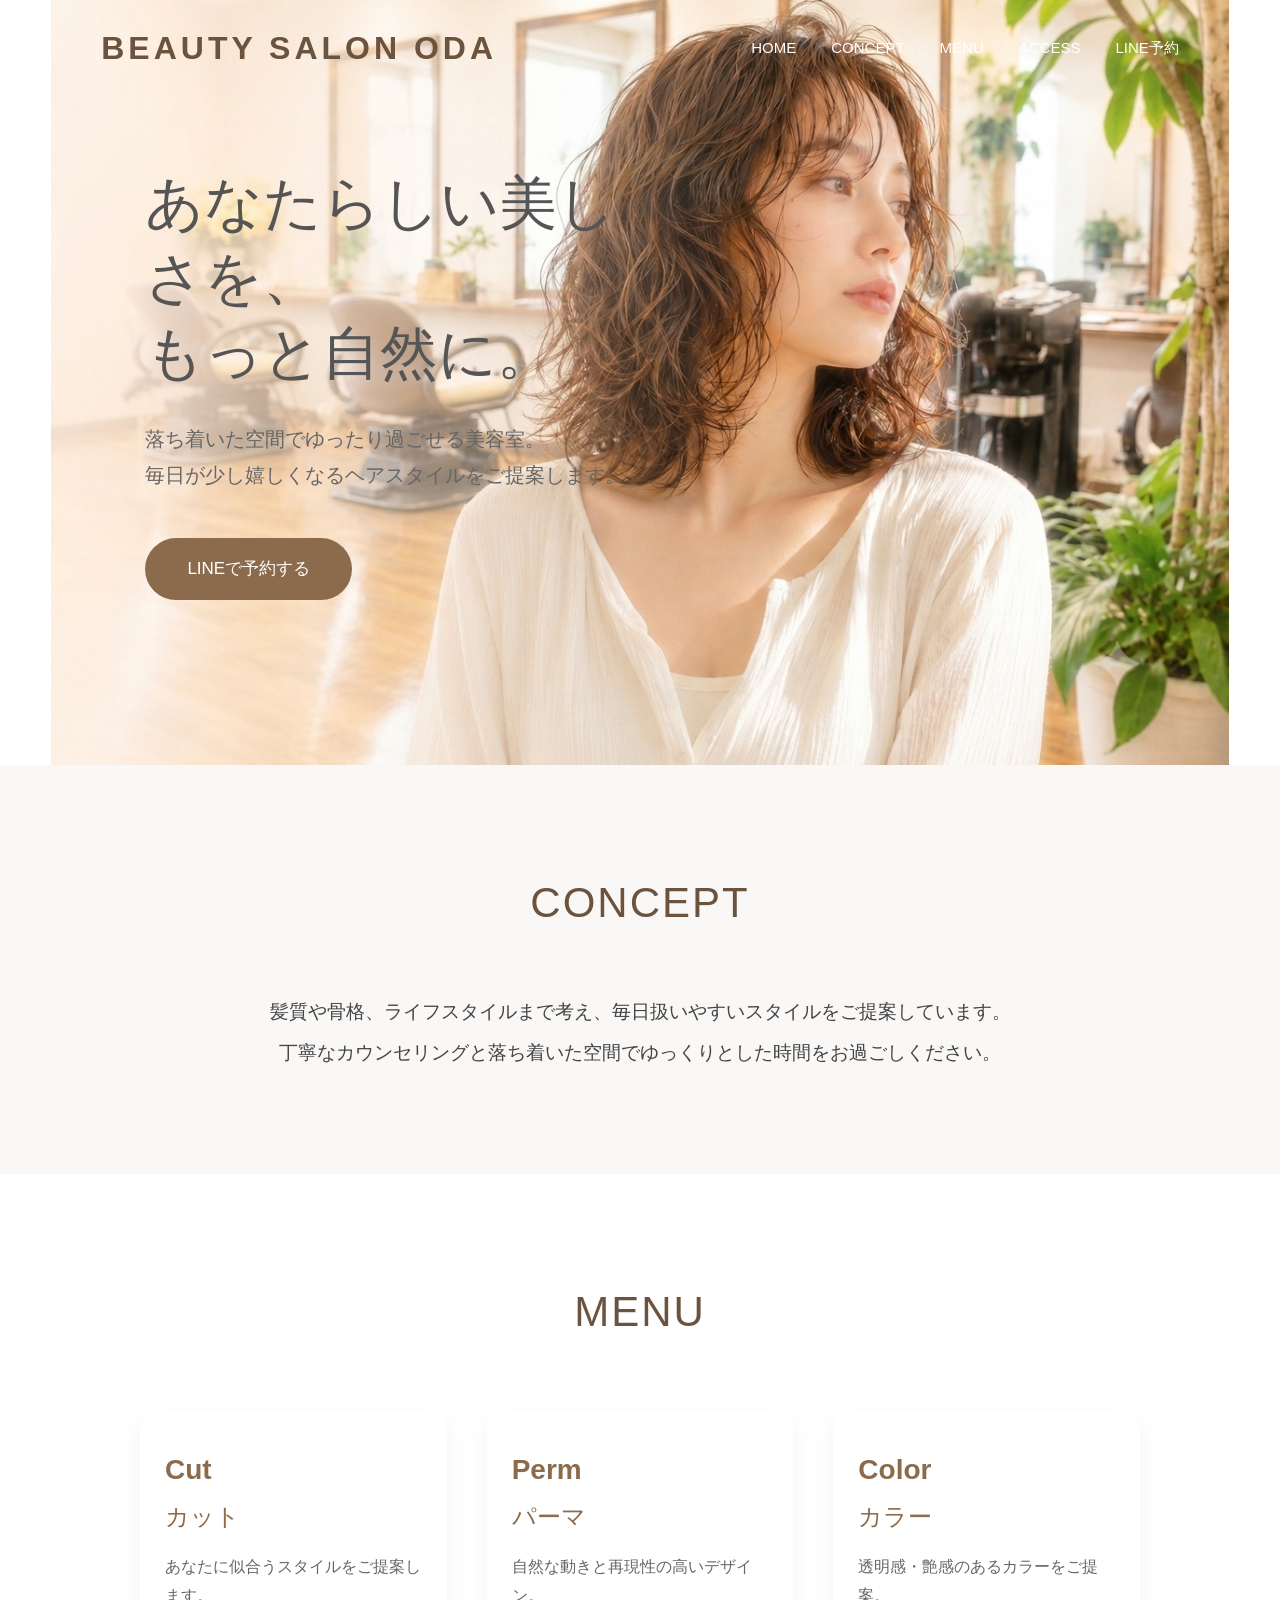
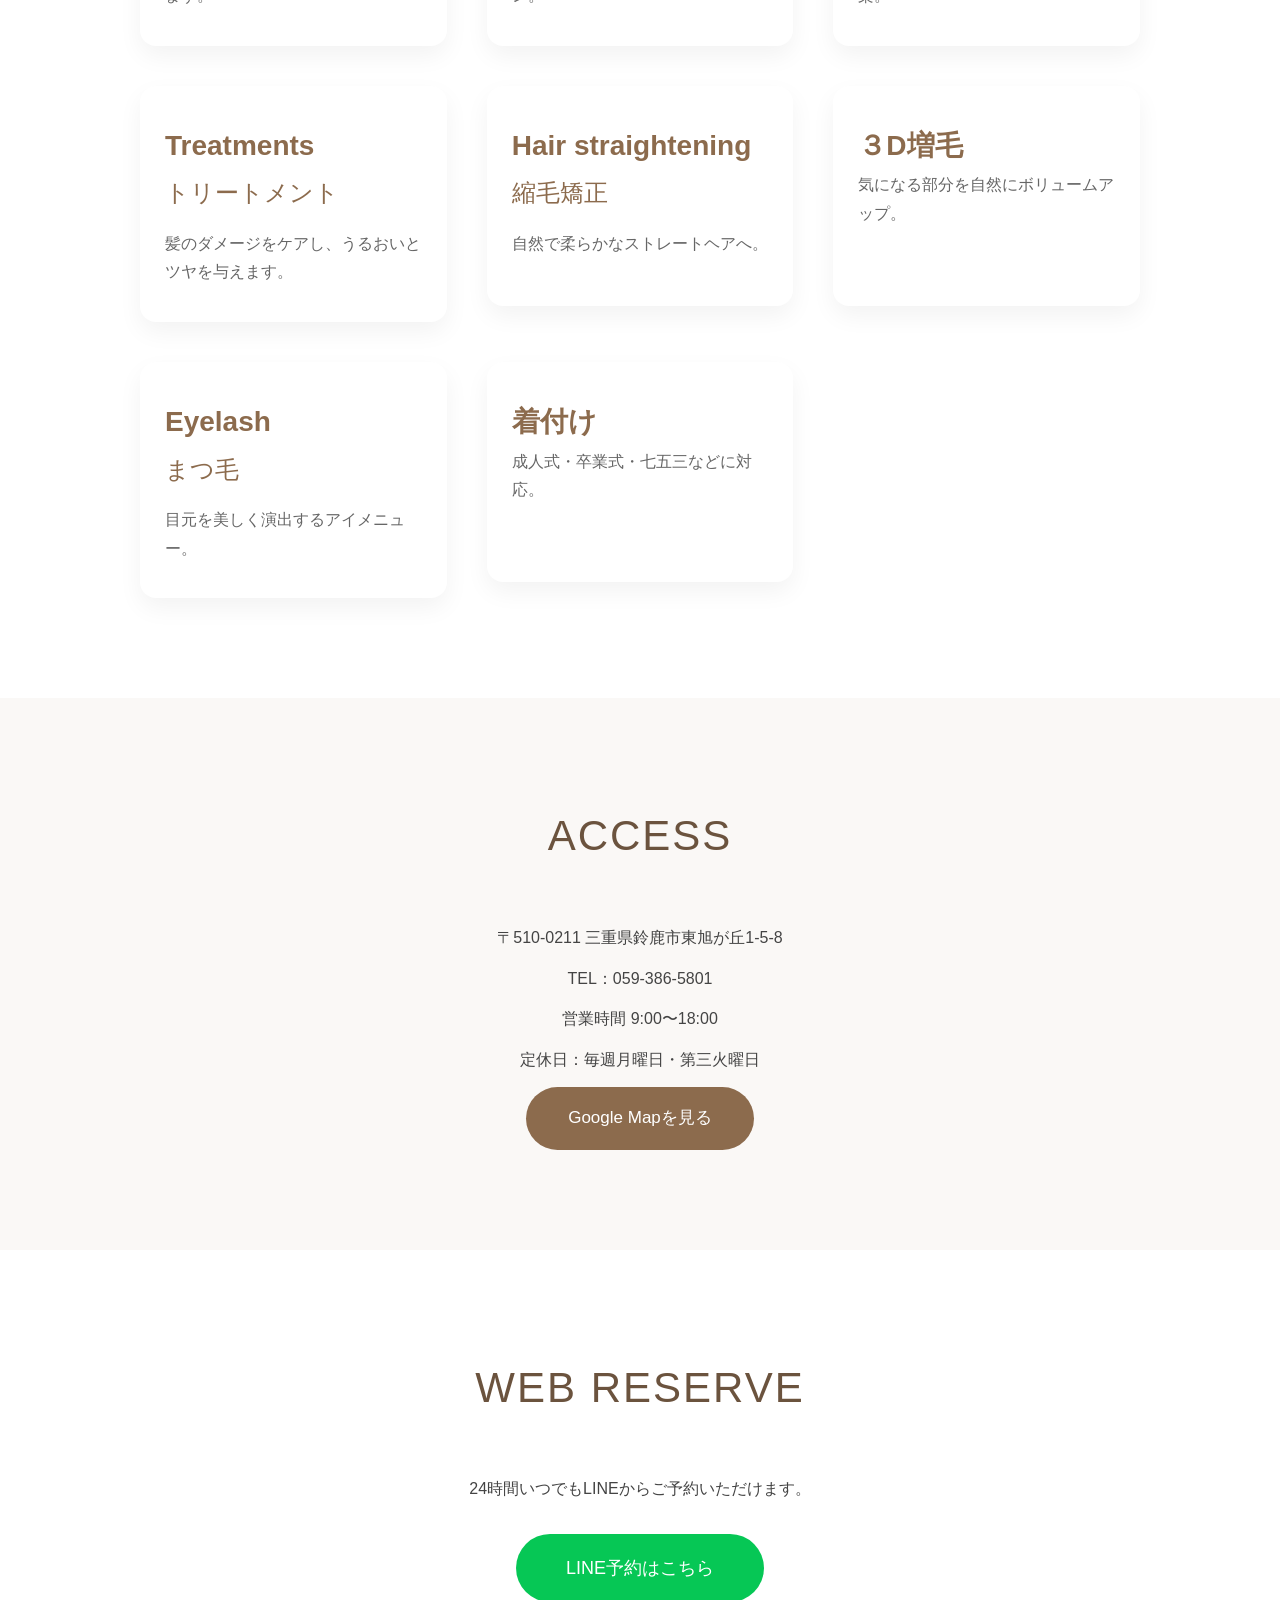
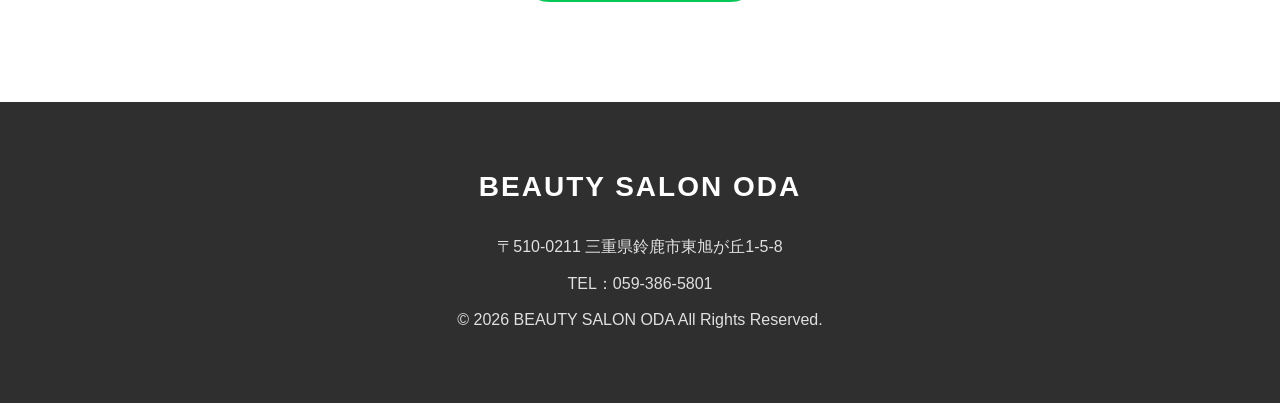
==== commit 2621434f: "Update index.html" ====
--- a/index.html
+++ b/index.html
@@ -60,6 +60,7 @@
         <div class="slide active" style="background-image: url('top2.png');"></div>
         <div class="slide" style="background-image: url('top3.png');"></div>
         <div class="slide" style="background-image: url('color-concept.png');"></div>
+        <div class="slide" style="background-image: url('3d-zoumou.png');"></div>
         <div class="slide" style="background-image: url('cut-banner.png');"></div>
         <div class="slide" style="background-image: url('treatment-concept.png');"></div>
     </div>
